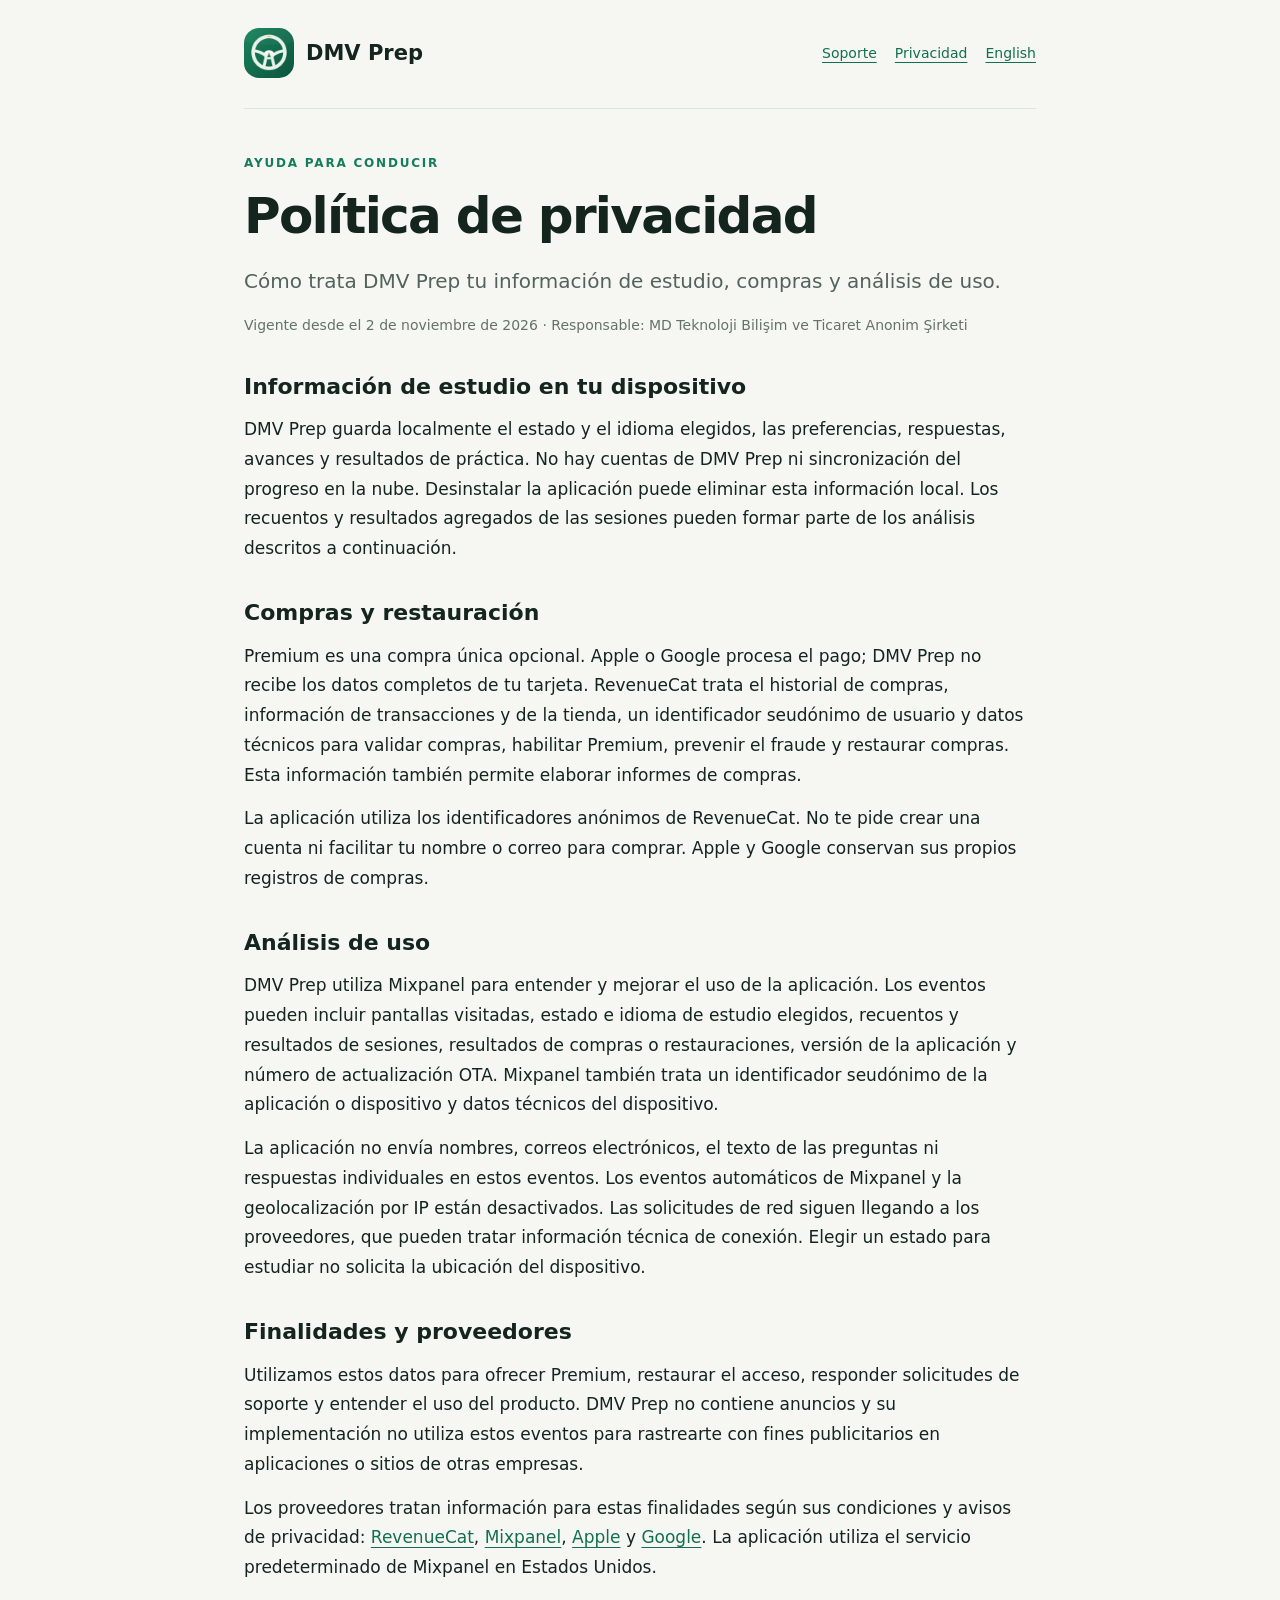
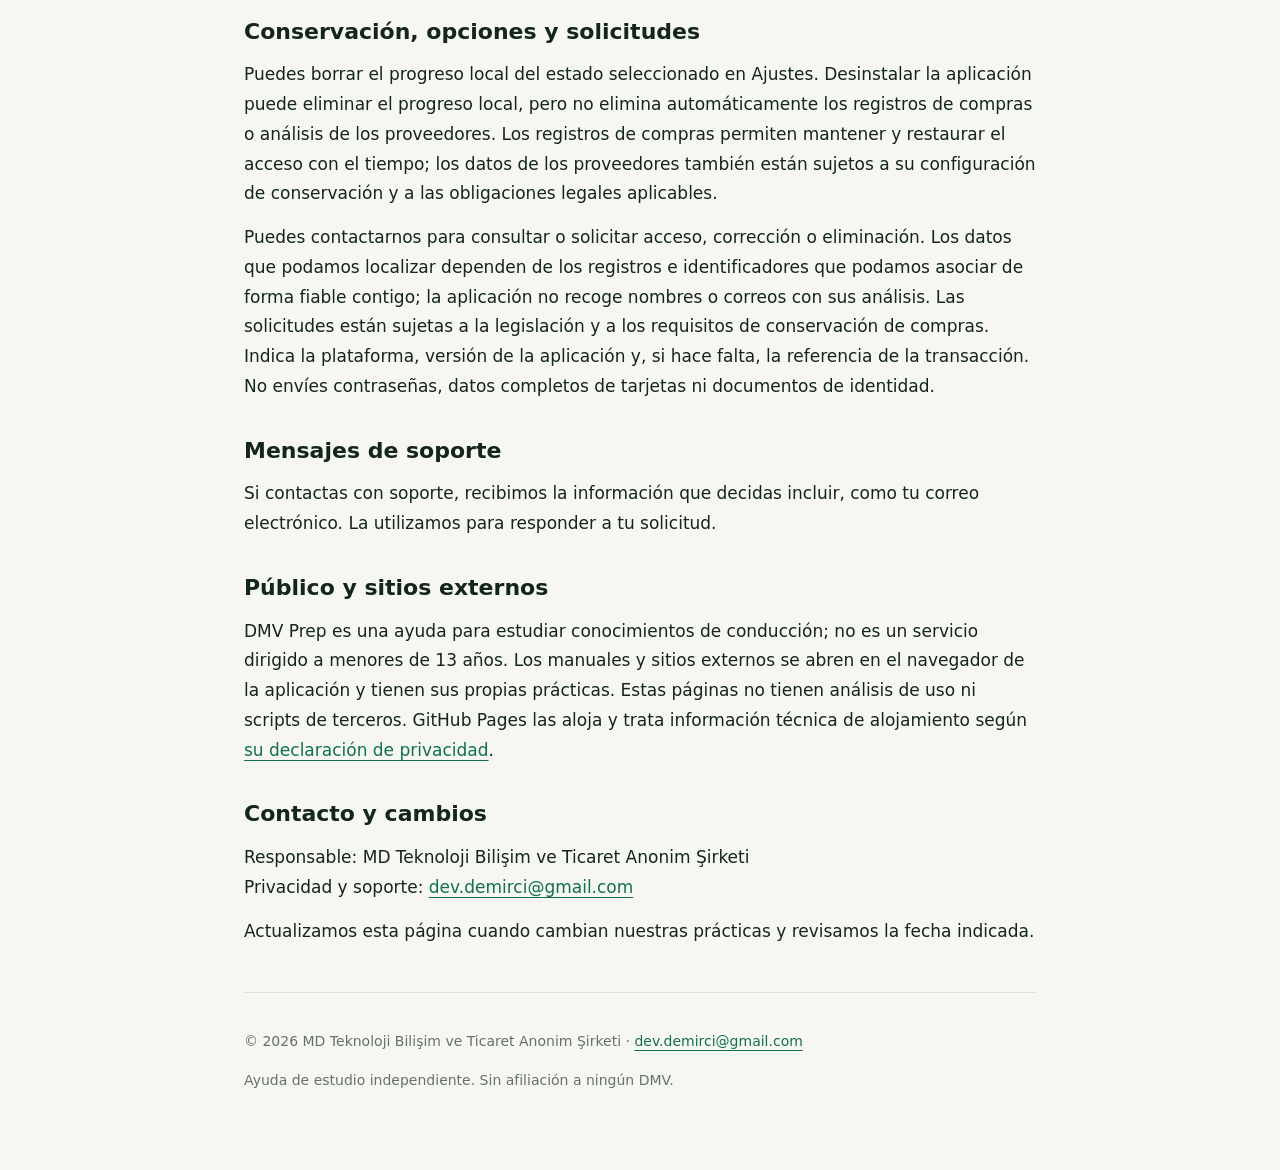
==== privacy-es.html @ cb6986de "feat: publish bilingual DMV Prep support and privacy pages" ====
<!doctype html><html lang="es"><head><meta charset="utf-8"><meta name="viewport" content="width=device-width,initial-scale=1"><meta name="description" content="Política de privacidad for DMV Prep, an independent English and Spanish driver permit study app."><title>Política de privacidad · DMV Prep</title><link rel="icon" href="icon.png"><link rel="stylesheet" href="styles.css"></head><body><a class="skip" href="#main">Ir al contenido</a><div class="wrap"><header><a class="brand" href="index.html"><img src="icon.png" width="50" height="50" alt="">DMV Prep</a><nav aria-label="Navegación"><a href="support-es.html">Soporte</a><a href="privacy-es.html">Privacidad</a><a href="privacy.html" lang="en">English</a></nav></header><main id="main"><p class="eyebrow">AYUDA PARA CONDUCIR</p><h1>Política de privacidad</h1><p class="lead">Cómo trata DMV Prep tu información de estudio, compras y análisis de uso.</p><p class="meta">Vigente desde el 2 de noviembre de 2026 · Responsable: MD Teknoloji Bilişim ve Ticaret Anonim Şirketi</p>
<h2>Información de estudio en tu dispositivo</h2><p>DMV Prep guarda localmente el estado y el idioma elegidos, las preferencias, respuestas, avances y resultados de práctica. No hay cuentas de DMV Prep ni sincronización del progreso en la nube. Desinstalar la aplicación puede eliminar esta información local. Los recuentos y resultados agregados de las sesiones pueden formar parte de los análisis descritos a continuación.</p>
<h2>Compras y restauración</h2><p>Premium es una compra única opcional. Apple o Google procesa el pago; DMV Prep no recibe los datos completos de tu tarjeta. RevenueCat trata el historial de compras, información de transacciones y de la tienda, un identificador seudónimo de usuario y datos técnicos para validar compras, habilitar Premium, prevenir el fraude y restaurar compras. Esta información también permite elaborar informes de compras.</p><p>La aplicación utiliza los identificadores anónimos de RevenueCat. No te pide crear una cuenta ni facilitar tu nombre o correo para comprar. Apple y Google conservan sus propios registros de compras.</p>
<h2>Análisis de uso</h2><p>DMV Prep utiliza Mixpanel para entender y mejorar el uso de la aplicación. Los eventos pueden incluir pantallas visitadas, estado e idioma de estudio elegidos, recuentos y resultados de sesiones, resultados de compras o restauraciones, versión de la aplicación y número de actualización OTA. Mixpanel también trata un identificador seudónimo de la aplicación o dispositivo y datos técnicos del dispositivo.</p><p>La aplicación no envía nombres, correos electrónicos, el texto de las preguntas ni respuestas individuales en estos eventos. Los eventos automáticos de Mixpanel y la geolocalización por IP están desactivados. Las solicitudes de red siguen llegando a los proveedores, que pueden tratar información técnica de conexión. Elegir un estado para estudiar no solicita la ubicación del dispositivo.</p>
<h2>Finalidades y proveedores</h2><p>Utilizamos estos datos para ofrecer Premium, restaurar el acceso, responder solicitudes de soporte y entender el uso del producto. DMV Prep no contiene anuncios y su implementación no utiliza estos eventos para rastrearte con fines publicitarios en aplicaciones o sitios de otras empresas.</p><p>Los proveedores tratan información para estas finalidades según sus condiciones y avisos de privacidad: <a href="https://www.revenuecat.com/privacy-policy">RevenueCat</a>, <a href="https://mixpanel.com/legal/privacy-policy/">Mixpanel</a>, <a href="https://www.apple.com/legal/privacy/">Apple</a> y <a href="https://policies.google.com/privacy">Google</a>. La aplicación utiliza el servicio predeterminado de Mixpanel en Estados Unidos.</p>
<h2>Conservación, opciones y solicitudes</h2><p>Puedes borrar el progreso local del estado seleccionado en Ajustes. Desinstalar la aplicación puede eliminar el progreso local, pero no elimina automáticamente los registros de compras o análisis de los proveedores. Los registros de compras permiten mantener y restaurar el acceso con el tiempo; los datos de los proveedores también están sujetos a su configuración de conservación y a las obligaciones legales aplicables.</p><p>Puedes contactarnos para consultar o solicitar acceso, corrección o eliminación. Los datos que podamos localizar dependen de los registros e identificadores que podamos asociar de forma fiable contigo; la aplicación no recoge nombres o correos con sus análisis. Las solicitudes están sujetas a la legislación y a los requisitos de conservación de compras. Indica la plataforma, versión de la aplicación y, si hace falta, la referencia de la transacción. No envíes contraseñas, datos completos de tarjetas ni documentos de identidad.</p>
<h2>Mensajes de soporte</h2><p>Si contactas con soporte, recibimos la información que decidas incluir, como tu correo electrónico. La utilizamos para responder a tu solicitud.</p>
<h2>Público y sitios externos</h2><p>DMV Prep es una ayuda para estudiar conocimientos de conducción; no es un servicio dirigido a menores de 13 años. Los manuales y sitios externos se abren en el navegador de la aplicación y tienen sus propias prácticas. Estas páginas no tienen análisis de uso ni scripts de terceros. GitHub Pages las aloja y trata información técnica de alojamiento según <a href="https://docs.github.com/en/site-policy/privacy-policies/github-general-privacy-statement">su declaración de privacidad</a>.</p>
<h2>Contacto y cambios</h2><p>Responsable: MD Teknoloji Bilişim ve Ticaret Anonim Şirketi<br>Privacidad y soporte: <a href="mailto:dev.demirci@gmail.com">dev.demirci@gmail.com</a></p><p>Actualizamos esta página cuando cambian nuestras prácticas y revisamos la fecha indicada.</p></main><footer><p>© 2026 MD Teknoloji Bilişim ve Ticaret Anonim Şirketi · <a href="mailto:dev.demirci@gmail.com">dev.demirci@gmail.com</a></p><p>Ayuda de estudio independiente. Sin afiliación a ningún DMV.</p></footer></div></body></html>
---- styles.css ----
*{box-sizing:border-box}body{margin:0;background:#f6f7f2;color:#14251e;font:17px/1.75 system-ui,-apple-system,BlinkMacSystemFont,"Segoe UI",sans-serif}a{color:#126f50;text-underline-offset:4px}a:focus-visible{outline:3px solid #f5a524;outline-offset:5px;border-radius:3px}.wrap{max-width:840px;margin:auto;padding:28px 24px 64px}header{display:flex;align-items:center;justify-content:space-between;gap:20px;padding-bottom:30px;border-bottom:1px solid #dce4dd}.brand{display:flex;align-items:center;gap:12px;text-decoration:none;color:#14251e;font-weight:800;font-size:21px}.brand img{border-radius:15px}nav{display:flex;gap:18px;font-size:14px;flex-wrap:wrap}.eyebrow{color:#147d59;letter-spacing:.15em;font-size:12px;font-weight:750;margin-top:44px;text-transform:uppercase}h1{font-size:clamp(34px,7vw,50px);line-height:1.12;letter-spacing:-1.7px;margin:14px 0 20px}h2{font-size:22px;line-height:1.35;margin:34px 0 12px}p,ul{margin:14px 0}.lead{font-size:20px;color:#53625a}.card{background:#fff;border:1px solid #dce4dd;border-radius:22px;padding:24px;margin:26px 0}.button{display:inline-block;padding:12px 20px;border-radius:14px;background:#147d59;color:#fff;font-weight:700;text-decoration:none}.meta,footer{color:#647269;font-size:14px}footer{margin-top:46px;padding-top:22px;border-top:1px solid #dce4dd}code{font-size:15px;overflow-wrap:anywhere}li{padding-left:4px;margin:7px 0}.skip{position:absolute;top:-80px}.skip:focus{top:8px;background:#fff;padding:10px}@media(max-width:600px){.wrap{padding:20px 20px 40px}header{align-items:flex-start}nav{gap:10px;font-size:13px;justify-content:flex-end}.brand{font-size:18px}.brand img{width:42px;height:42px}.card{padding:20px}}
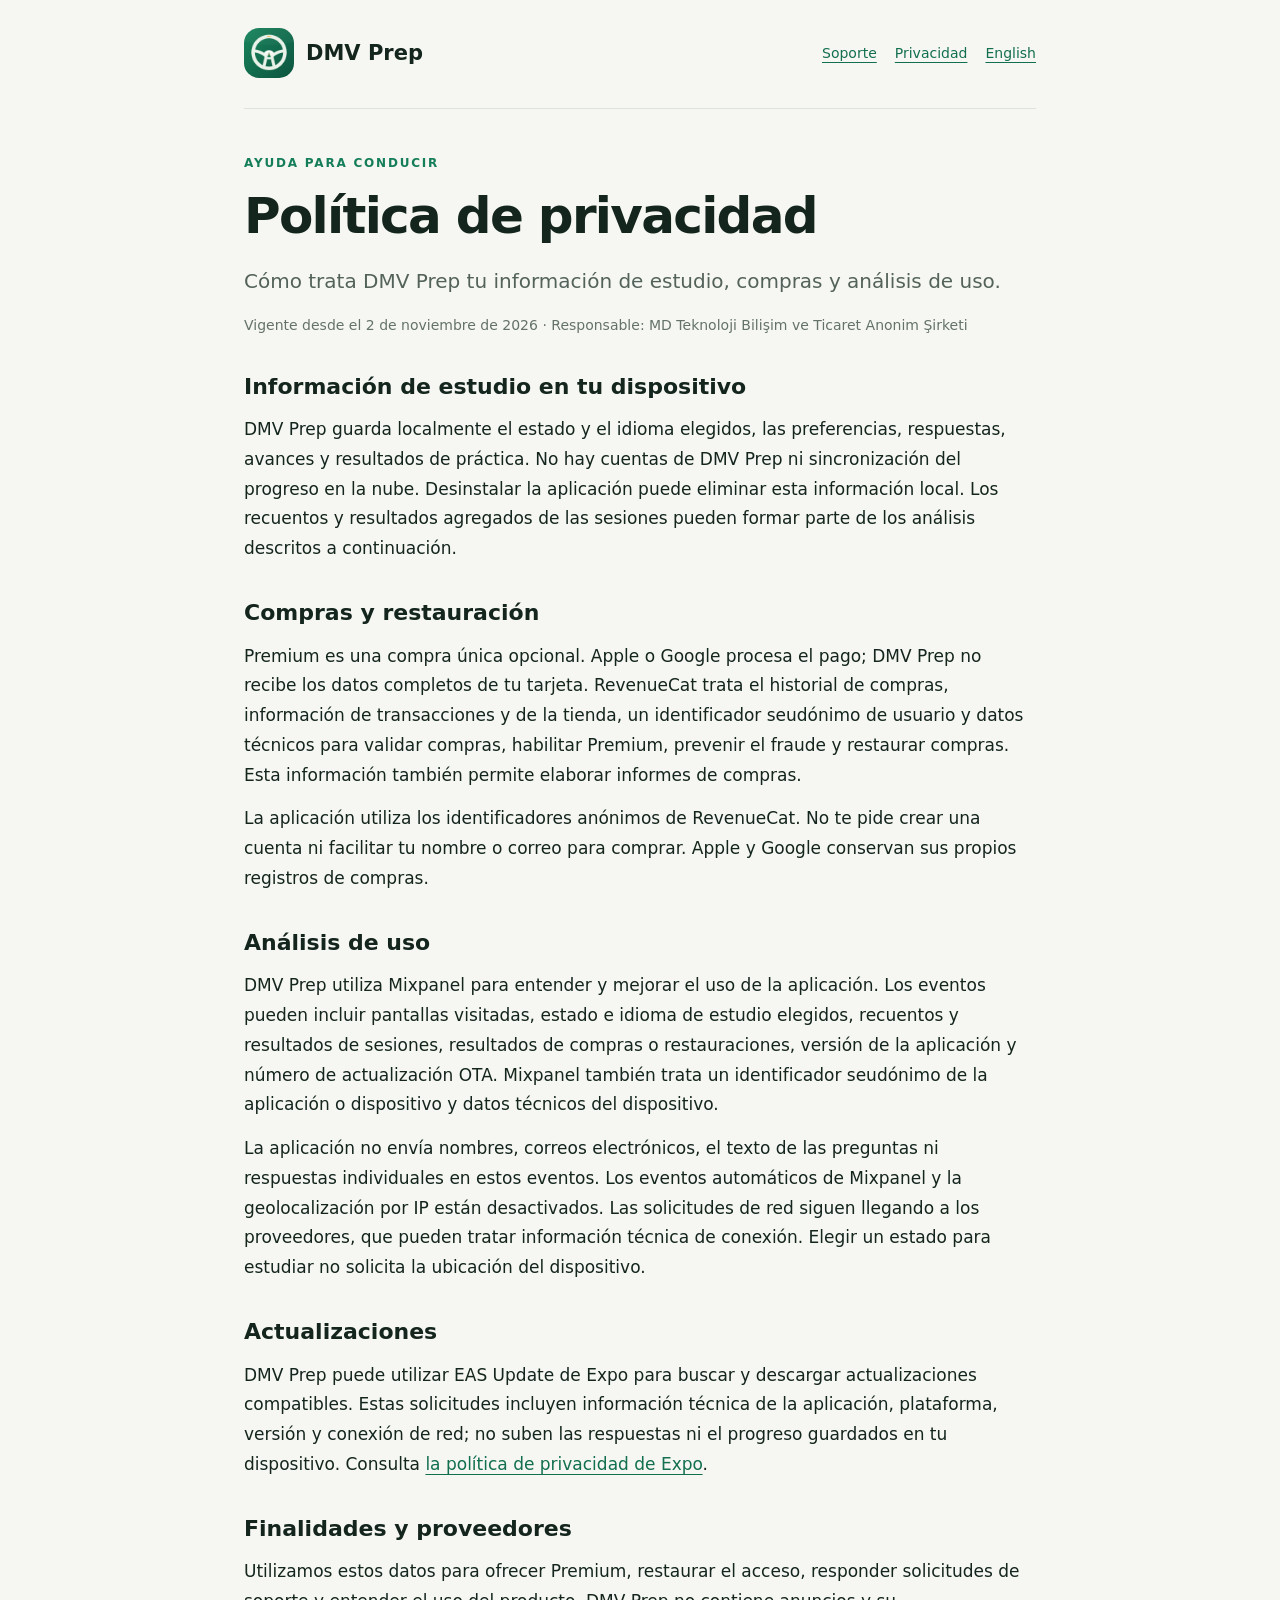
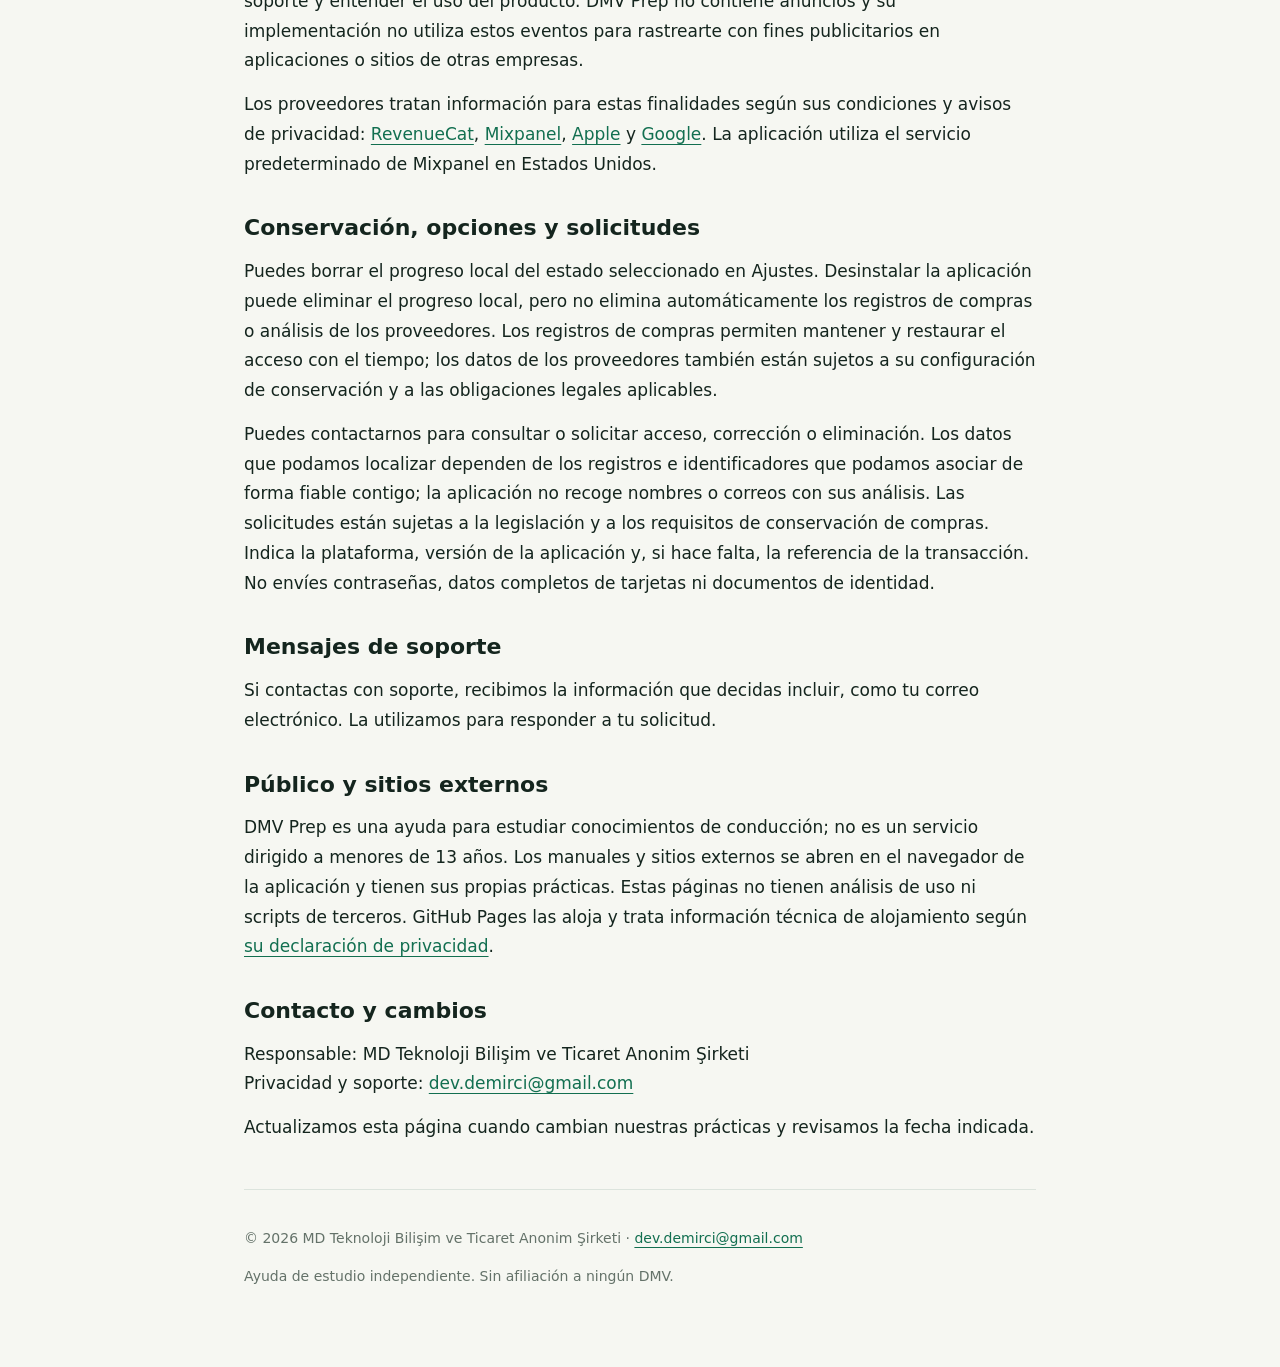
==== commit 0cee01fb: "docs: disclose Expo update delivery in privacy policies" ====
--- a/privacy-es.html
+++ b/privacy-es.html
@@ -2,7 +2,7 @@
 <h2>Información de estudio en tu dispositivo</h2><p>DMV Prep guarda localmente el estado y el idioma elegidos, las preferencias, respuestas, avances y resultados de práctica. No hay cuentas de DMV Prep ni sincronización del progreso en la nube. Desinstalar la aplicación puede eliminar esta información local. Los recuentos y resultados agregados de las sesiones pueden formar parte de los análisis descritos a continuación.</p>
 <h2>Compras y restauración</h2><p>Premium es una compra única opcional. Apple o Google procesa el pago; DMV Prep no recibe los datos completos de tu tarjeta. RevenueCat trata el historial de compras, información de transacciones y de la tienda, un identificador seudónimo de usuario y datos técnicos para validar compras, habilitar Premium, prevenir el fraude y restaurar compras. Esta información también permite elaborar informes de compras.</p><p>La aplicación utiliza los identificadores anónimos de RevenueCat. No te pide crear una cuenta ni facilitar tu nombre o correo para comprar. Apple y Google conservan sus propios registros de compras.</p>
 <h2>Análisis de uso</h2><p>DMV Prep utiliza Mixpanel para entender y mejorar el uso de la aplicación. Los eventos pueden incluir pantallas visitadas, estado e idioma de estudio elegidos, recuentos y resultados de sesiones, resultados de compras o restauraciones, versión de la aplicación y número de actualización OTA. Mixpanel también trata un identificador seudónimo de la aplicación o dispositivo y datos técnicos del dispositivo.</p><p>La aplicación no envía nombres, correos electrónicos, el texto de las preguntas ni respuestas individuales en estos eventos. Los eventos automáticos de Mixpanel y la geolocalización por IP están desactivados. Las solicitudes de red siguen llegando a los proveedores, que pueden tratar información técnica de conexión. Elegir un estado para estudiar no solicita la ubicación del dispositivo.</p>
-<h2>Finalidades y proveedores</h2><p>Utilizamos estos datos para ofrecer Premium, restaurar el acceso, responder solicitudes de soporte y entender el uso del producto. DMV Prep no contiene anuncios y su implementación no utiliza estos eventos para rastrearte con fines publicitarios en aplicaciones o sitios de otras empresas.</p><p>Los proveedores tratan información para estas finalidades según sus condiciones y avisos de privacidad: <a href="https://www.revenuecat.com/privacy-policy">RevenueCat</a>, <a href="https://mixpanel.com/legal/privacy-policy/">Mixpanel</a>, <a href="https://www.apple.com/legal/privacy/">Apple</a> y <a href="https://policies.google.com/privacy">Google</a>. La aplicación utiliza el servicio predeterminado de Mixpanel en Estados Unidos.</p>
+<h2>Actualizaciones</h2><p>DMV Prep puede utilizar EAS Update de Expo para buscar y descargar actualizaciones compatibles. Estas solicitudes incluyen información técnica de la aplicación, plataforma, versión y conexión de red; no suben las respuestas ni el progreso guardados en tu dispositivo. Consulta <a href="https://expo.dev/privacy">la política de privacidad de Expo</a>.</p><h2>Finalidades y proveedores</h2><p>Utilizamos estos datos para ofrecer Premium, restaurar el acceso, responder solicitudes de soporte y entender el uso del producto. DMV Prep no contiene anuncios y su implementación no utiliza estos eventos para rastrearte con fines publicitarios en aplicaciones o sitios de otras empresas.</p><p>Los proveedores tratan información para estas finalidades según sus condiciones y avisos de privacidad: <a href="https://www.revenuecat.com/privacy-policy">RevenueCat</a>, <a href="https://mixpanel.com/legal/privacy-policy/">Mixpanel</a>, <a href="https://www.apple.com/legal/privacy/">Apple</a> y <a href="https://policies.google.com/privacy">Google</a>. La aplicación utiliza el servicio predeterminado de Mixpanel en Estados Unidos.</p>
 <h2>Conservación, opciones y solicitudes</h2><p>Puedes borrar el progreso local del estado seleccionado en Ajustes. Desinstalar la aplicación puede eliminar el progreso local, pero no elimina automáticamente los registros de compras o análisis de los proveedores. Los registros de compras permiten mantener y restaurar el acceso con el tiempo; los datos de los proveedores también están sujetos a su configuración de conservación y a las obligaciones legales aplicables.</p><p>Puedes contactarnos para consultar o solicitar acceso, corrección o eliminación. Los datos que podamos localizar dependen de los registros e identificadores que podamos asociar de forma fiable contigo; la aplicación no recoge nombres o correos con sus análisis. Las solicitudes están sujetas a la legislación y a los requisitos de conservación de compras. Indica la plataforma, versión de la aplicación y, si hace falta, la referencia de la transacción. No envíes contraseñas, datos completos de tarjetas ni documentos de identidad.</p>
 <h2>Mensajes de soporte</h2><p>Si contactas con soporte, recibimos la información que decidas incluir, como tu correo electrónico. La utilizamos para responder a tu solicitud.</p>
 <h2>Público y sitios externos</h2><p>DMV Prep es una ayuda para estudiar conocimientos de conducción; no es un servicio dirigido a menores de 13 años. Los manuales y sitios externos se abren en el navegador de la aplicación y tienen sus propias prácticas. Estas páginas no tienen análisis de uso ni scripts de terceros. GitHub Pages las aloja y trata información técnica de alojamiento según <a href="https://docs.github.com/en/site-policy/privacy-policies/github-general-privacy-statement">su declaración de privacidad</a>.</p>
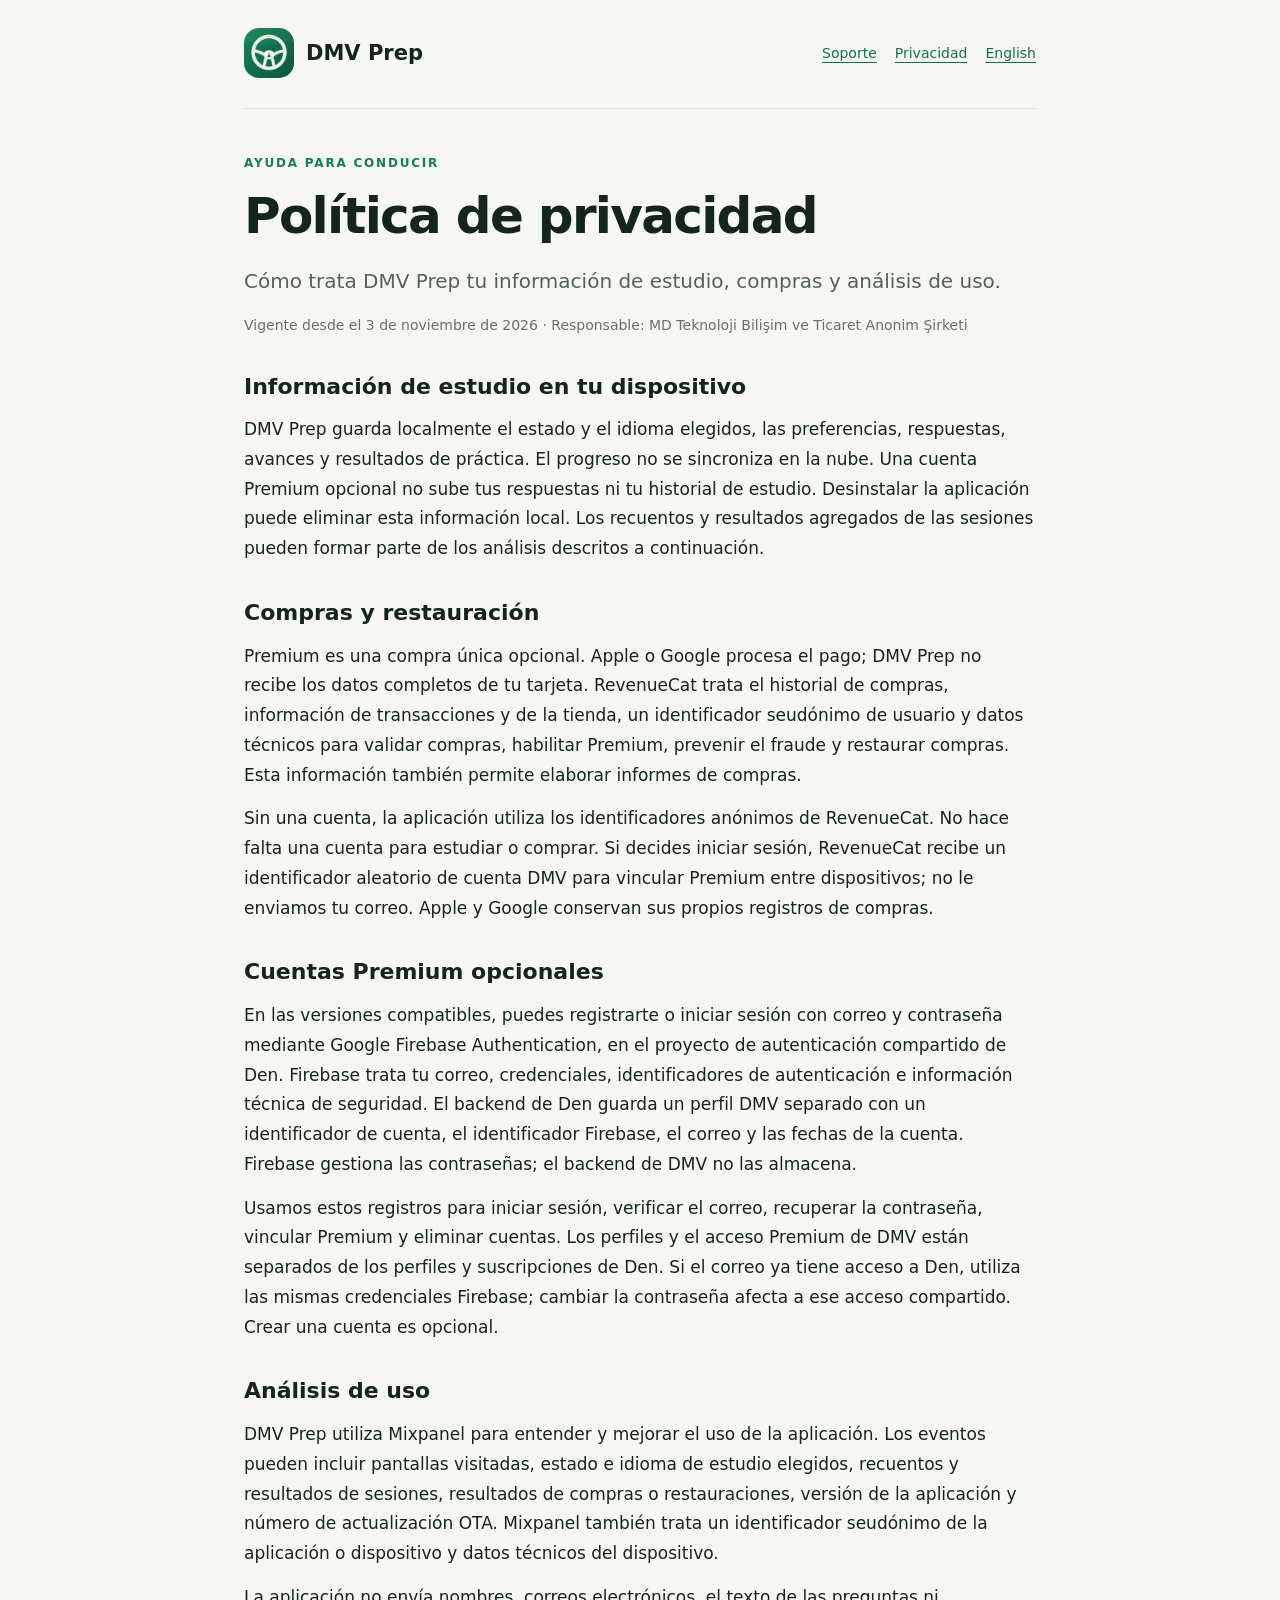
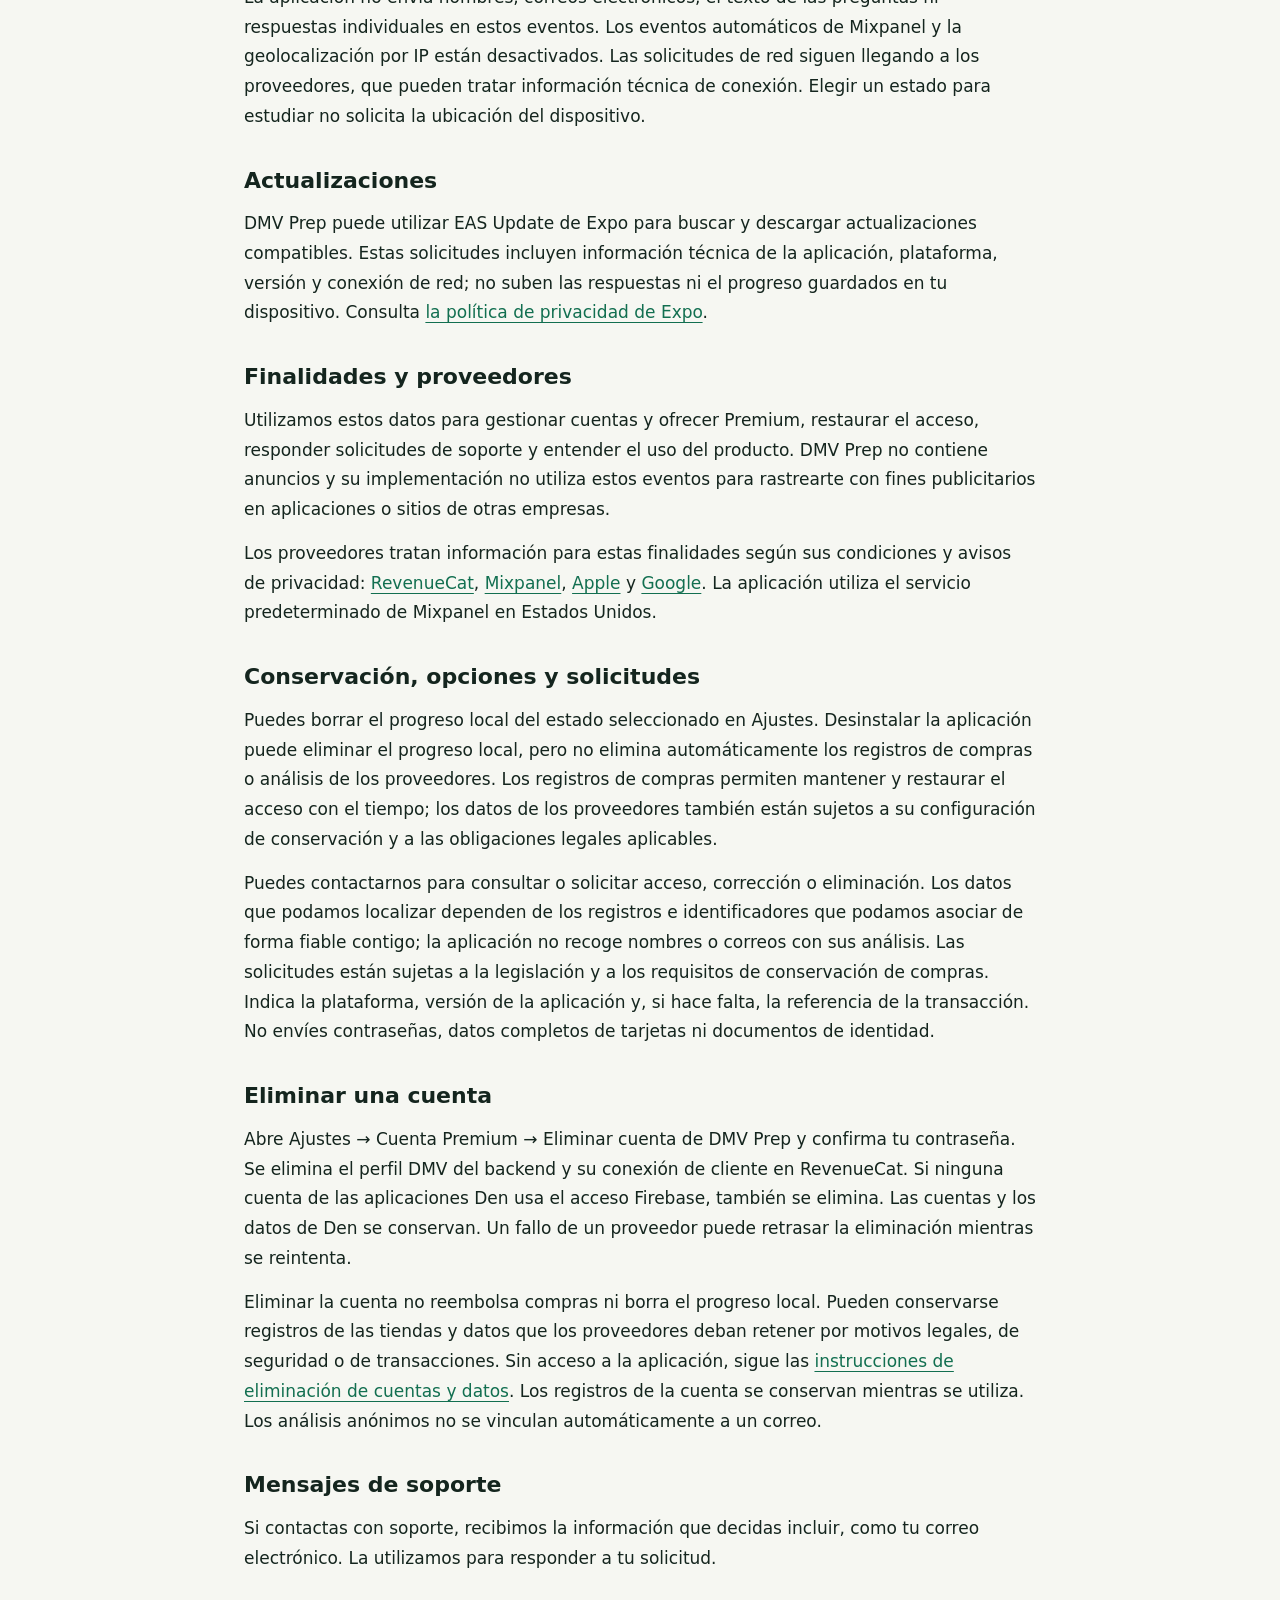
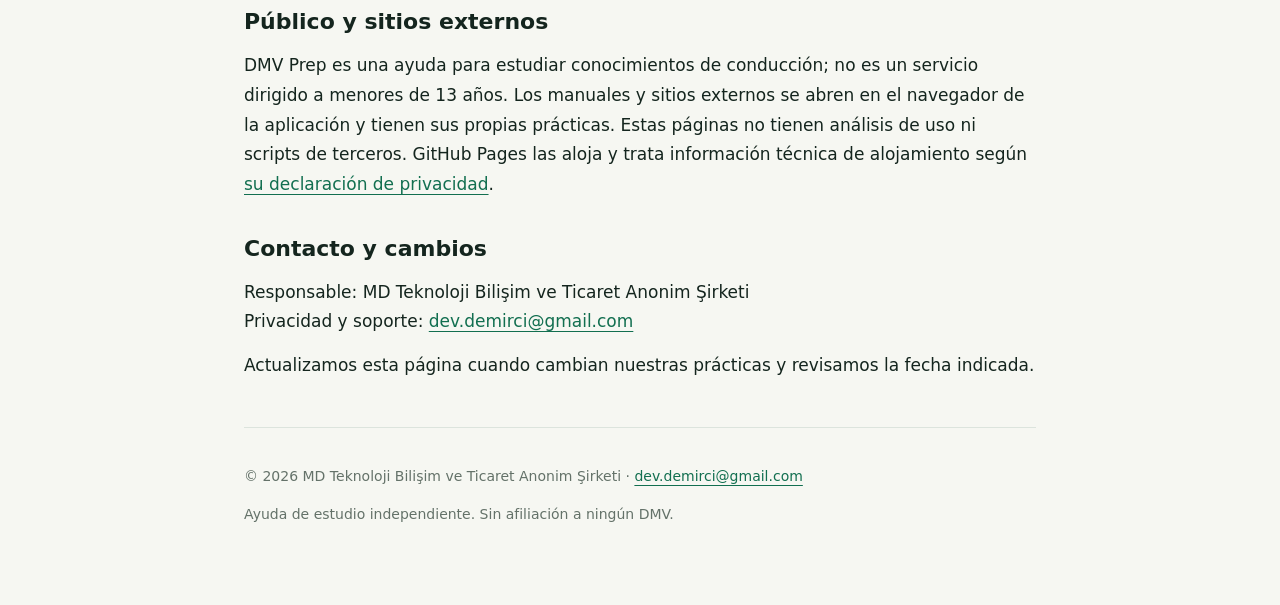
==== commit 9049cafd: "docs: explain optional Premium accounts and deletion" ====
--- a/privacy-es.html
+++ b/privacy-es.html
@@ -1,9 +1,9 @@
-<!doctype html><html lang="es"><head><meta charset="utf-8"><meta name="viewport" content="width=device-width,initial-scale=1"><meta name="description" content="Política de privacidad for DMV Prep, an independent English and Spanish driver permit study app."><title>Política de privacidad · DMV Prep</title><link rel="icon" href="icon.png"><link rel="stylesheet" href="styles.css"></head><body><a class="skip" href="#main">Ir al contenido</a><div class="wrap"><header><a class="brand" href="index.html"><img src="icon.png" width="50" height="50" alt="">DMV Prep</a><nav aria-label="Navegación"><a href="support-es.html">Soporte</a><a href="privacy-es.html">Privacidad</a><a href="privacy.html" lang="en">English</a></nav></header><main id="main"><p class="eyebrow">AYUDA PARA CONDUCIR</p><h1>Política de privacidad</h1><p class="lead">Cómo trata DMV Prep tu información de estudio, compras y análisis de uso.</p><p class="meta">Vigente desde el 2 de noviembre de 2026 · Responsable: MD Teknoloji Bilişim ve Ticaret Anonim Şirketi</p>
-<h2>Información de estudio en tu dispositivo</h2><p>DMV Prep guarda localmente el estado y el idioma elegidos, las preferencias, respuestas, avances y resultados de práctica. No hay cuentas de DMV Prep ni sincronización del progreso en la nube. Desinstalar la aplicación puede eliminar esta información local. Los recuentos y resultados agregados de las sesiones pueden formar parte de los análisis descritos a continuación.</p>
-<h2>Compras y restauración</h2><p>Premium es una compra única opcional. Apple o Google procesa el pago; DMV Prep no recibe los datos completos de tu tarjeta. RevenueCat trata el historial de compras, información de transacciones y de la tienda, un identificador seudónimo de usuario y datos técnicos para validar compras, habilitar Premium, prevenir el fraude y restaurar compras. Esta información también permite elaborar informes de compras.</p><p>La aplicación utiliza los identificadores anónimos de RevenueCat. No te pide crear una cuenta ni facilitar tu nombre o correo para comprar. Apple y Google conservan sus propios registros de compras.</p>
-<h2>Análisis de uso</h2><p>DMV Prep utiliza Mixpanel para entender y mejorar el uso de la aplicación. Los eventos pueden incluir pantallas visitadas, estado e idioma de estudio elegidos, recuentos y resultados de sesiones, resultados de compras o restauraciones, versión de la aplicación y número de actualización OTA. Mixpanel también trata un identificador seudónimo de la aplicación o dispositivo y datos técnicos del dispositivo.</p><p>La aplicación no envía nombres, correos electrónicos, el texto de las preguntas ni respuestas individuales en estos eventos. Los eventos automáticos de Mixpanel y la geolocalización por IP están desactivados. Las solicitudes de red siguen llegando a los proveedores, que pueden tratar información técnica de conexión. Elegir un estado para estudiar no solicita la ubicación del dispositivo.</p>
-<h2>Actualizaciones</h2><p>DMV Prep puede utilizar EAS Update de Expo para buscar y descargar actualizaciones compatibles. Estas solicitudes incluyen información técnica de la aplicación, plataforma, versión y conexión de red; no suben las respuestas ni el progreso guardados en tu dispositivo. Consulta <a href="https://expo.dev/privacy">la política de privacidad de Expo</a>.</p><h2>Finalidades y proveedores</h2><p>Utilizamos estos datos para ofrecer Premium, restaurar el acceso, responder solicitudes de soporte y entender el uso del producto. DMV Prep no contiene anuncios y su implementación no utiliza estos eventos para rastrearte con fines publicitarios en aplicaciones o sitios de otras empresas.</p><p>Los proveedores tratan información para estas finalidades según sus condiciones y avisos de privacidad: <a href="https://www.revenuecat.com/privacy-policy">RevenueCat</a>, <a href="https://mixpanel.com/legal/privacy-policy/">Mixpanel</a>, <a href="https://www.apple.com/legal/privacy/">Apple</a> y <a href="https://policies.google.com/privacy">Google</a>. La aplicación utiliza el servicio predeterminado de Mixpanel en Estados Unidos.</p>
+<!doctype html><html lang="es"><head><meta charset="utf-8"><meta name="viewport" content="width=device-width,initial-scale=1"><meta name="description" content="Política de privacidad for DMV Prep, an independent English and Spanish driver permit study app."><title>Política de privacidad · DMV Prep</title><link rel="icon" href="icon.png"><link rel="stylesheet" href="styles.css"></head><body><a class="skip" href="#main">Ir al contenido</a><div class="wrap"><header><a class="brand" href="index.html"><img src="icon.png" width="50" height="50" alt="">DMV Prep</a><nav aria-label="Navegación"><a href="support-es.html">Soporte</a><a href="privacy-es.html">Privacidad</a><a href="privacy.html" lang="en">English</a></nav></header><main id="main"><p class="eyebrow">AYUDA PARA CONDUCIR</p><h1>Política de privacidad</h1><p class="lead">Cómo trata DMV Prep tu información de estudio, compras y análisis de uso.</p><p class="meta">Vigente desde el 3 de noviembre de 2026 · Responsable: MD Teknoloji Bilişim ve Ticaret Anonim Şirketi</p>
+<h2>Información de estudio en tu dispositivo</h2><p>DMV Prep guarda localmente el estado y el idioma elegidos, las preferencias, respuestas, avances y resultados de práctica. El progreso no se sincroniza en la nube. Una cuenta Premium opcional no sube tus respuestas ni tu historial de estudio. Desinstalar la aplicación puede eliminar esta información local. Los recuentos y resultados agregados de las sesiones pueden formar parte de los análisis descritos a continuación.</p>
+<h2>Compras y restauración</h2><p>Premium es una compra única opcional. Apple o Google procesa el pago; DMV Prep no recibe los datos completos de tu tarjeta. RevenueCat trata el historial de compras, información de transacciones y de la tienda, un identificador seudónimo de usuario y datos técnicos para validar compras, habilitar Premium, prevenir el fraude y restaurar compras. Esta información también permite elaborar informes de compras.</p><p>Sin una cuenta, la aplicación utiliza los identificadores anónimos de RevenueCat. No hace falta una cuenta para estudiar o comprar. Si decides iniciar sesión, RevenueCat recibe un identificador aleatorio de cuenta DMV para vincular Premium entre dispositivos; no le enviamos tu correo. Apple y Google conservan sus propios registros de compras.</p>
+<h2>Cuentas Premium opcionales</h2><p>En las versiones compatibles, puedes registrarte o iniciar sesión con correo y contraseña mediante Google Firebase Authentication, en el proyecto de autenticación compartido de Den. Firebase trata tu correo, credenciales, identificadores de autenticación e información técnica de seguridad. El backend de Den guarda un perfil DMV separado con un identificador de cuenta, el identificador Firebase, el correo y las fechas de la cuenta. Firebase gestiona las contraseñas; el backend de DMV no las almacena.</p><p>Usamos estos registros para iniciar sesión, verificar el correo, recuperar la contraseña, vincular Premium y eliminar cuentas. Los perfiles y el acceso Premium de DMV están separados de los perfiles y suscripciones de Den. Si el correo ya tiene acceso a Den, utiliza las mismas credenciales Firebase; cambiar la contraseña afecta a ese acceso compartido. Crear una cuenta es opcional.</p><h2>Análisis de uso</h2><p>DMV Prep utiliza Mixpanel para entender y mejorar el uso de la aplicación. Los eventos pueden incluir pantallas visitadas, estado e idioma de estudio elegidos, recuentos y resultados de sesiones, resultados de compras o restauraciones, versión de la aplicación y número de actualización OTA. Mixpanel también trata un identificador seudónimo de la aplicación o dispositivo y datos técnicos del dispositivo.</p><p>La aplicación no envía nombres, correos electrónicos, el texto de las preguntas ni respuestas individuales en estos eventos. Los eventos automáticos de Mixpanel y la geolocalización por IP están desactivados. Las solicitudes de red siguen llegando a los proveedores, que pueden tratar información técnica de conexión. Elegir un estado para estudiar no solicita la ubicación del dispositivo.</p>
+<h2>Actualizaciones</h2><p>DMV Prep puede utilizar EAS Update de Expo para buscar y descargar actualizaciones compatibles. Estas solicitudes incluyen información técnica de la aplicación, plataforma, versión y conexión de red; no suben las respuestas ni el progreso guardados en tu dispositivo. Consulta <a href="https://expo.dev/privacy">la política de privacidad de Expo</a>.</p><h2>Finalidades y proveedores</h2><p>Utilizamos estos datos para gestionar cuentas y ofrecer Premium, restaurar el acceso, responder solicitudes de soporte y entender el uso del producto. DMV Prep no contiene anuncios y su implementación no utiliza estos eventos para rastrearte con fines publicitarios en aplicaciones o sitios de otras empresas.</p><p>Los proveedores tratan información para estas finalidades según sus condiciones y avisos de privacidad: <a href="https://www.revenuecat.com/privacy-policy">RevenueCat</a>, <a href="https://mixpanel.com/legal/privacy-policy/">Mixpanel</a>, <a href="https://www.apple.com/legal/privacy/">Apple</a> y <a href="https://policies.google.com/privacy">Google</a>. La aplicación utiliza el servicio predeterminado de Mixpanel en Estados Unidos.</p>
 <h2>Conservación, opciones y solicitudes</h2><p>Puedes borrar el progreso local del estado seleccionado en Ajustes. Desinstalar la aplicación puede eliminar el progreso local, pero no elimina automáticamente los registros de compras o análisis de los proveedores. Los registros de compras permiten mantener y restaurar el acceso con el tiempo; los datos de los proveedores también están sujetos a su configuración de conservación y a las obligaciones legales aplicables.</p><p>Puedes contactarnos para consultar o solicitar acceso, corrección o eliminación. Los datos que podamos localizar dependen de los registros e identificadores que podamos asociar de forma fiable contigo; la aplicación no recoge nombres o correos con sus análisis. Las solicitudes están sujetas a la legislación y a los requisitos de conservación de compras. Indica la plataforma, versión de la aplicación y, si hace falta, la referencia de la transacción. No envíes contraseñas, datos completos de tarjetas ni documentos de identidad.</p>
-<h2>Mensajes de soporte</h2><p>Si contactas con soporte, recibimos la información que decidas incluir, como tu correo electrónico. La utilizamos para responder a tu solicitud.</p>
+<h2>Eliminar una cuenta</h2><p>Abre Ajustes → Cuenta Premium → Eliminar cuenta de DMV Prep y confirma tu contraseña. Se elimina el perfil DMV del backend y su conexión de cliente en RevenueCat. Si ninguna cuenta de las aplicaciones Den usa el acceso Firebase, también se elimina. Las cuentas y los datos de Den se conservan. Un fallo de un proveedor puede retrasar la eliminación mientras se reintenta.</p><p>Eliminar la cuenta no reembolsa compras ni borra el progreso local. Pueden conservarse registros de las tiendas y datos que los proveedores deban retener por motivos legales, de seguridad o de transacciones. Sin acceso a la aplicación, sigue las <a href="delete-account-es.html">instrucciones de eliminación de cuentas y datos</a>. Los registros de la cuenta se conservan mientras se utiliza. Los análisis anónimos no se vinculan automáticamente a un correo.</p><h2>Mensajes de soporte</h2><p>Si contactas con soporte, recibimos la información que decidas incluir, como tu correo electrónico. La utilizamos para responder a tu solicitud.</p>
 <h2>Público y sitios externos</h2><p>DMV Prep es una ayuda para estudiar conocimientos de conducción; no es un servicio dirigido a menores de 13 años. Los manuales y sitios externos se abren en el navegador de la aplicación y tienen sus propias prácticas. Estas páginas no tienen análisis de uso ni scripts de terceros. GitHub Pages las aloja y trata información técnica de alojamiento según <a href="https://docs.github.com/en/site-policy/privacy-policies/github-general-privacy-statement">su declaración de privacidad</a>.</p>
 <h2>Contacto y cambios</h2><p>Responsable: MD Teknoloji Bilişim ve Ticaret Anonim Şirketi<br>Privacidad y soporte: <a href="mailto:dev.demirci@gmail.com">dev.demirci@gmail.com</a></p><p>Actualizamos esta página cuando cambian nuestras prácticas y revisamos la fecha indicada.</p></main><footer><p>© 2026 MD Teknoloji Bilişim ve Ticaret Anonim Şirketi · <a href="mailto:dev.demirci@gmail.com">dev.demirci@gmail.com</a></p><p>Ayuda de estudio independiente. Sin afiliación a ningún DMV.</p></footer></div></body></html>
